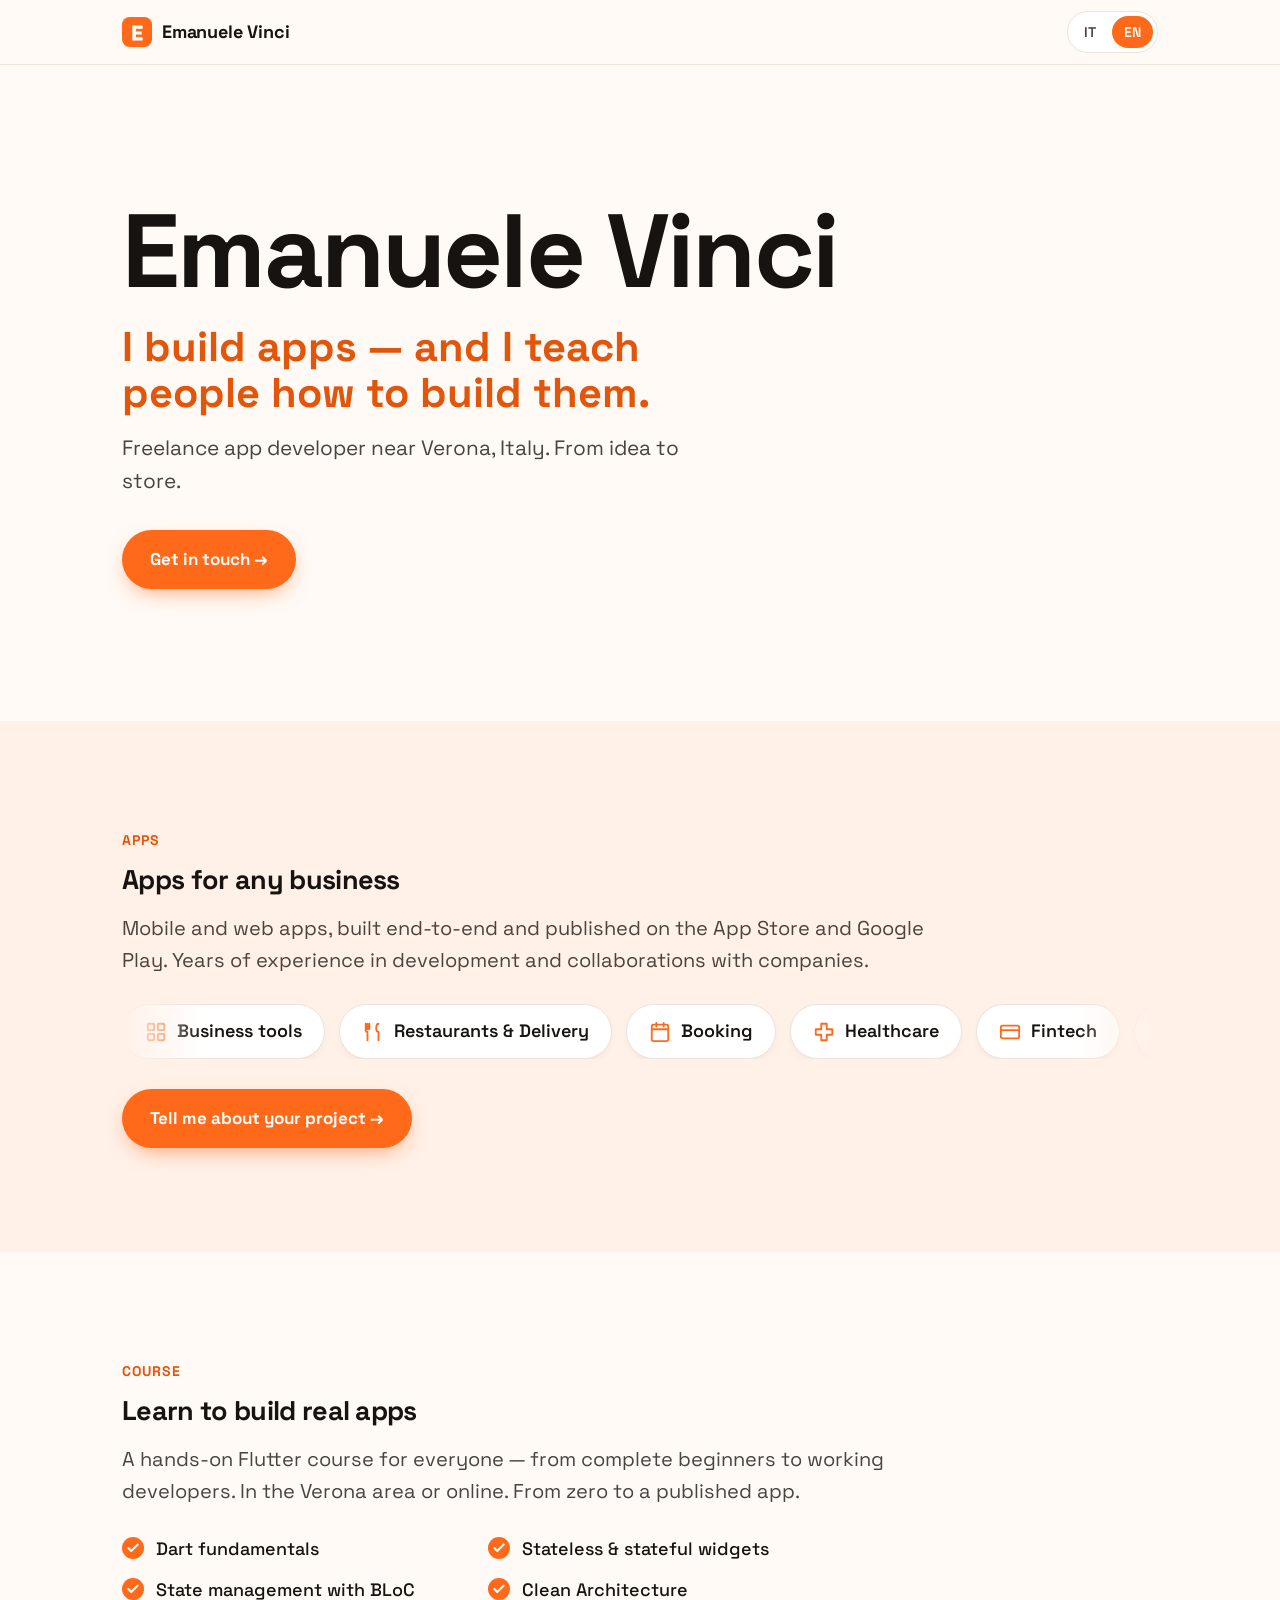
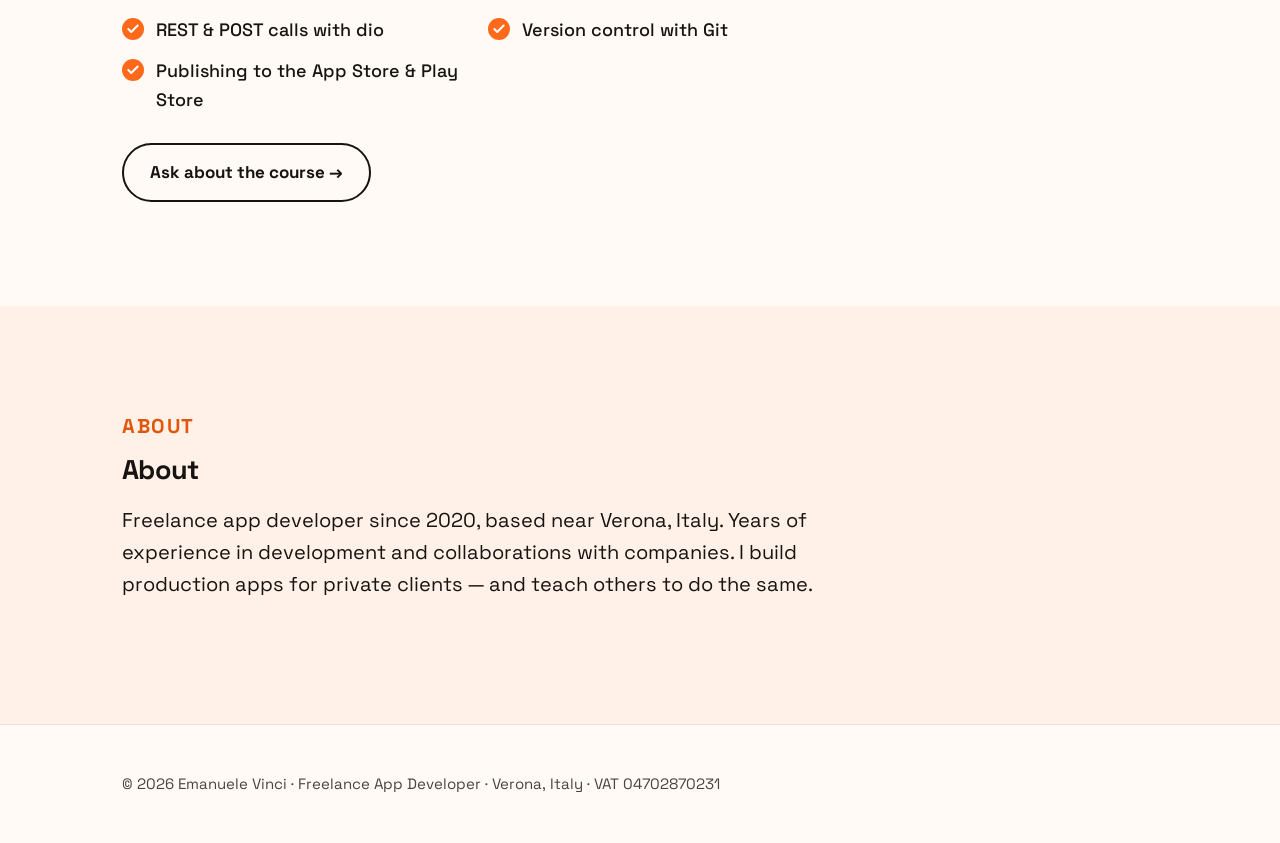
==== index.html @ 79d9cf1d "Initial bilingual static site for GitHub Pages Static IT/EN personal site with SEO metadata, JSON-LD" ====
<!DOCTYPE html>
<html lang="it">
<head>
  <meta charset="UTF-8">
  <meta name="viewport" content="width=device-width, initial-scale=1">
  <title>Emanuele Vinci — Sviluppatore App Freelance &amp; Corso Flutter</title>
  <meta name="description" content="Sviluppatore di app freelance vicino a Verona. App mobile e web end-to-end e un corso Flutter pratico. Freelance app developer near Verona, Italy.">

  <!-- Crawlers: primary is Italian; expose both languages -->
  <link rel="alternate" hreflang="it" href="https://emanuele-vinci.it/it/">
  <link rel="alternate" hreflang="en" href="https://emanuele-vinci.it/en/">
  <link rel="alternate" hreflang="x-default" href="https://emanuele-vinci.it/it/">
  <link rel="canonical" href="https://emanuele-vinci.it/it/">

  <!-- Send visitors to the Italian (primary) page -->
  <meta http-equiv="refresh" content="0; url=/it/">
  <link rel="icon" href="/favicon.svg" type="image/svg+xml">
  <script>
    // Prefer the visitor's language when it is English; default to Italian.
    (function () {
      try {
        var lang = (navigator.language || navigator.userLanguage || "it").toLowerCase();
        var dest = lang.indexOf("en") === 0 ? "/en/" : "/it/";
        location.replace(dest);
      } catch (e) {
        location.replace("/it/");
      }
    })();
  </script>
  <style>
    body { font-family: system-ui, sans-serif; background: #fffaf6; color: #171310;
           display: grid; place-items: center; min-height: 100vh; margin: 0; text-align: center; }
    a { color: #e2560c; font-weight: 700; }
  </style>
</head>
<body>
  <main>
    <p>Reindirizzamento in corso… / Redirecting…</p>
    <p>
      <a href="/it/">Continua in italiano →</a> &nbsp;·&nbsp;
      <a href="/en/">Continue in English →</a>
    </p>
  </main>
</body>
</html>
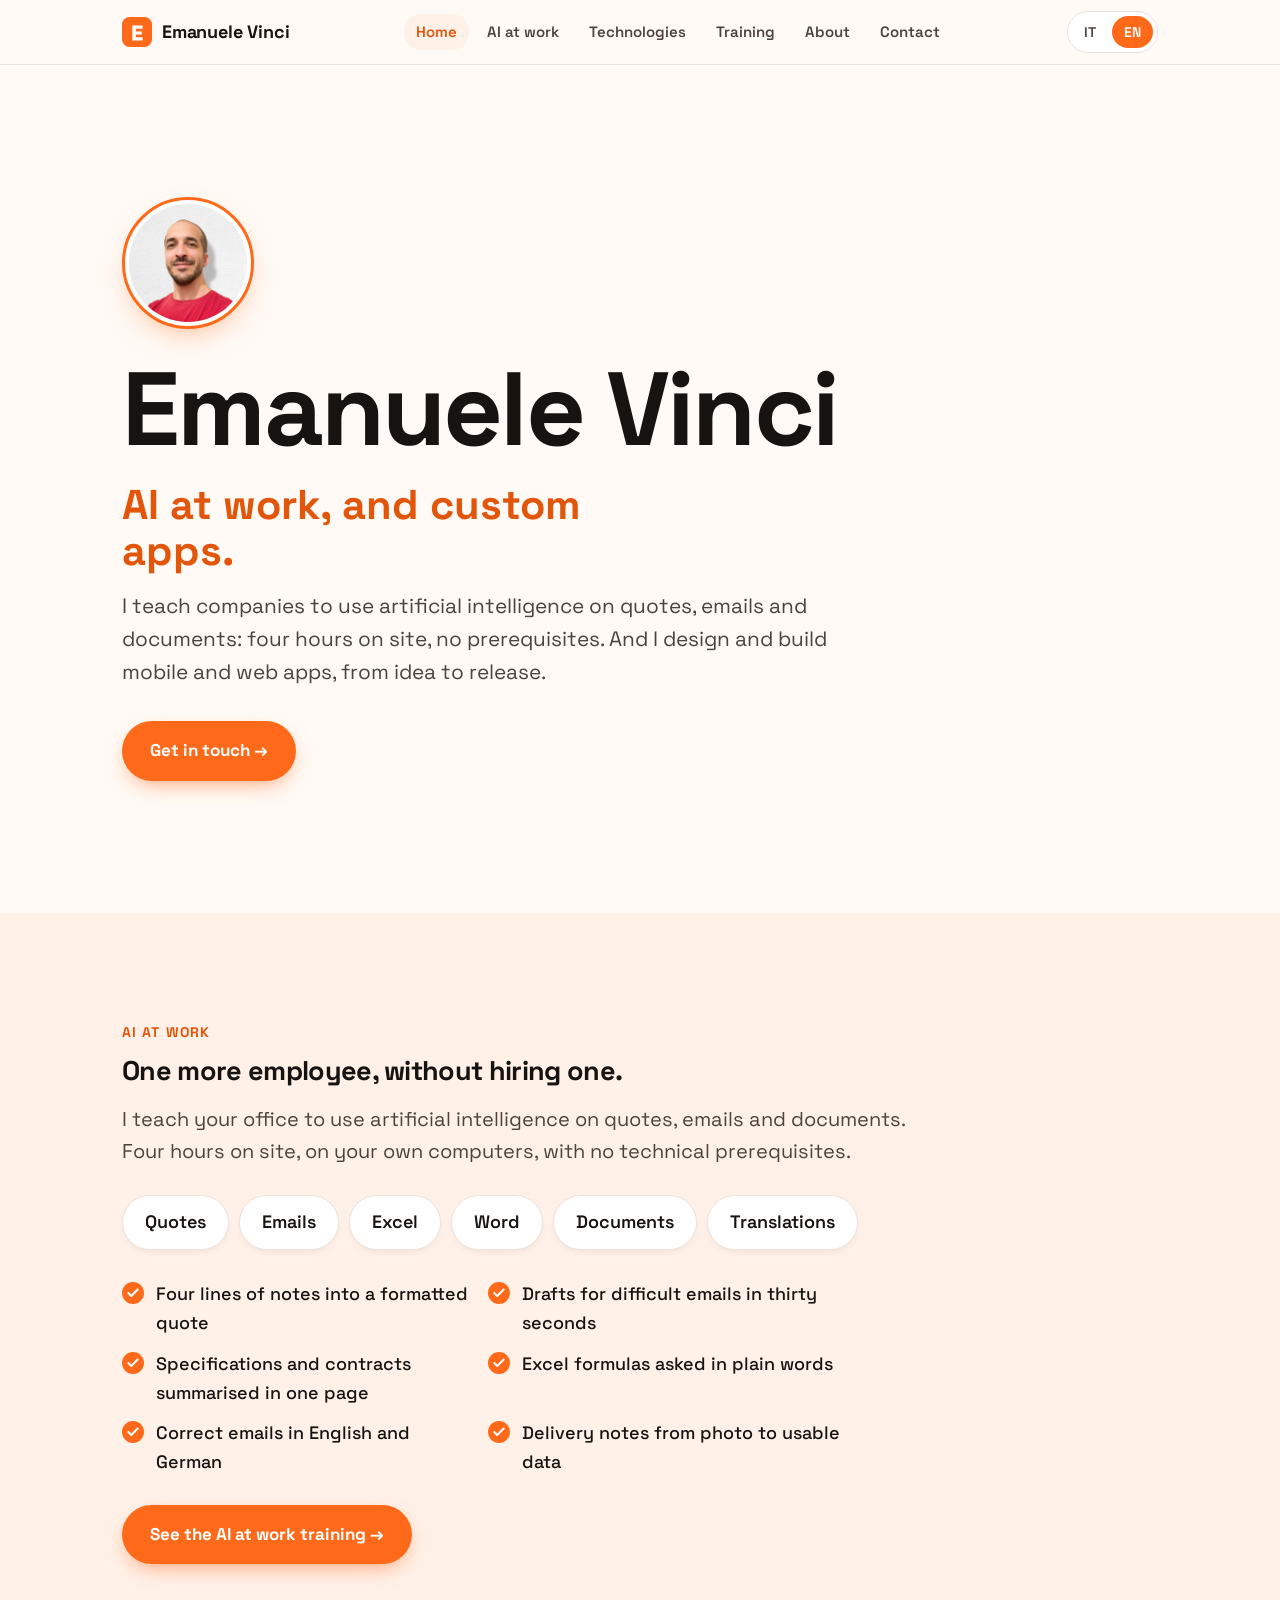
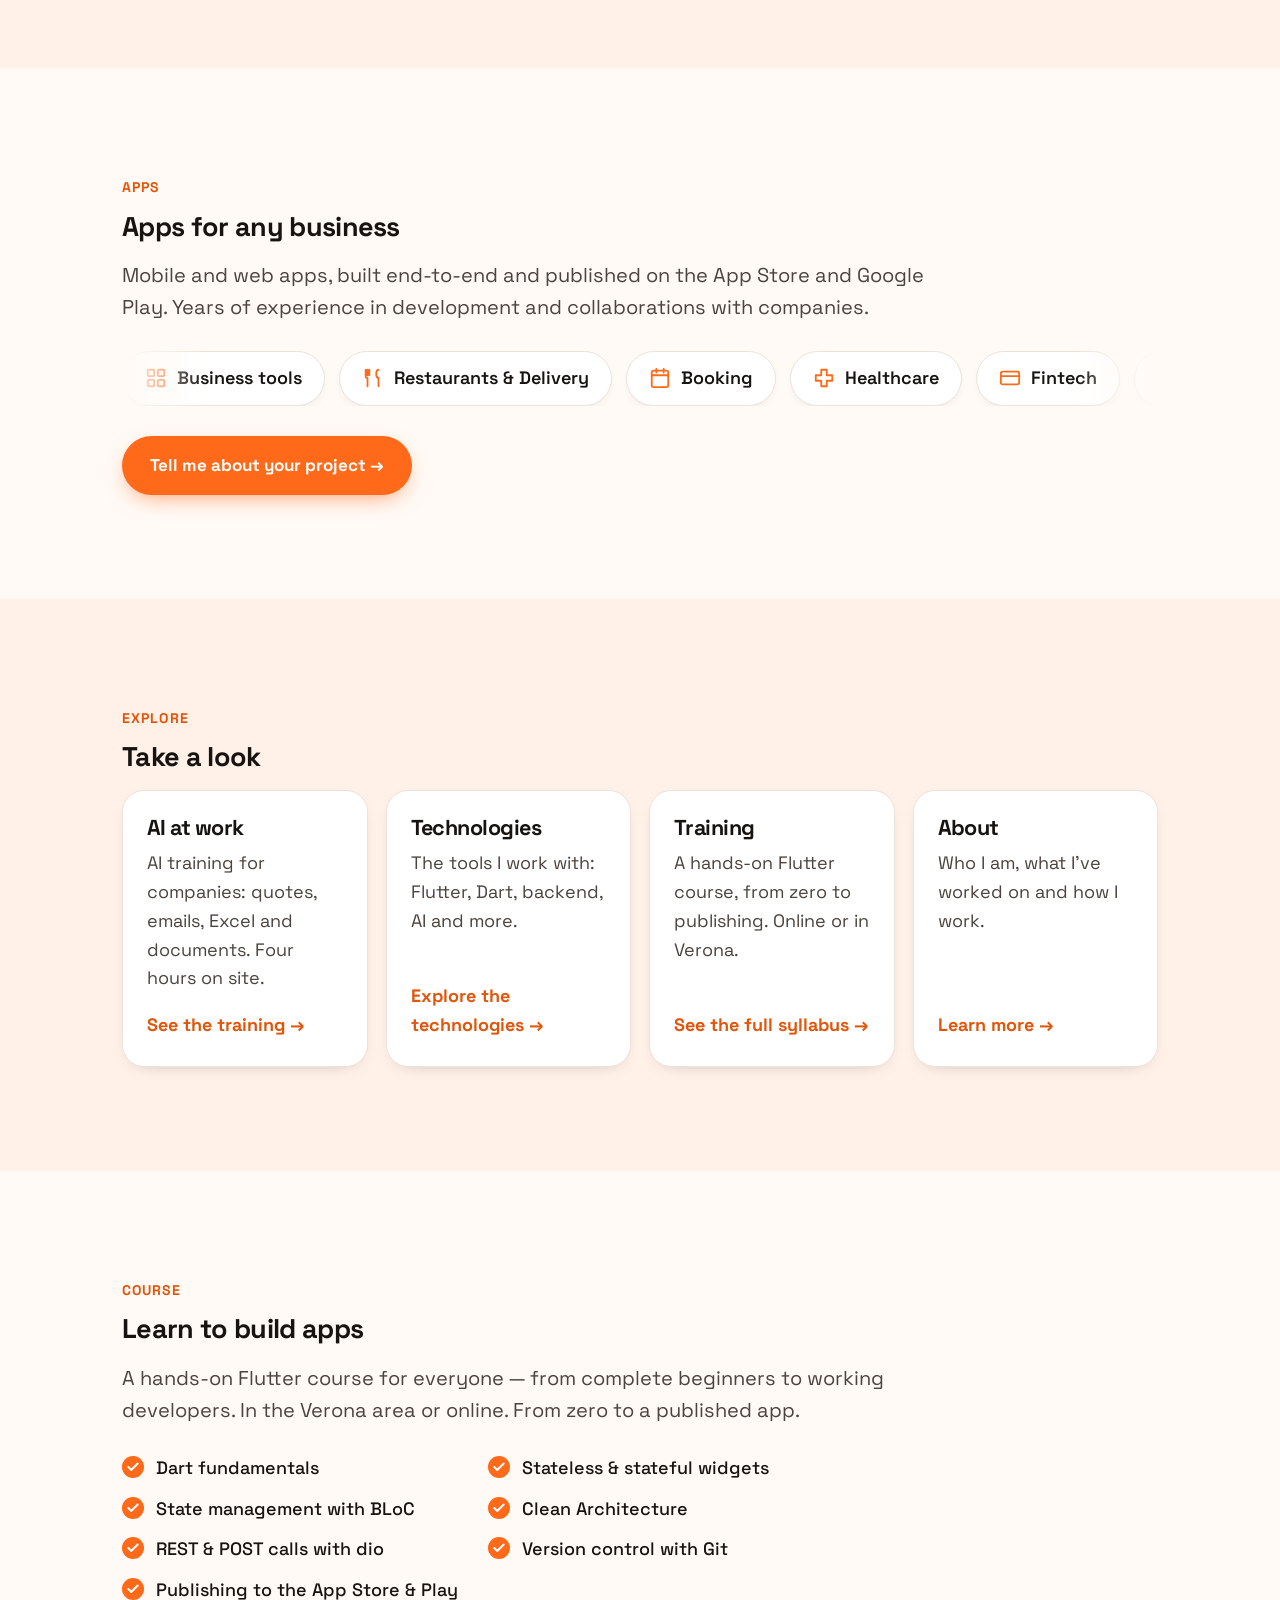
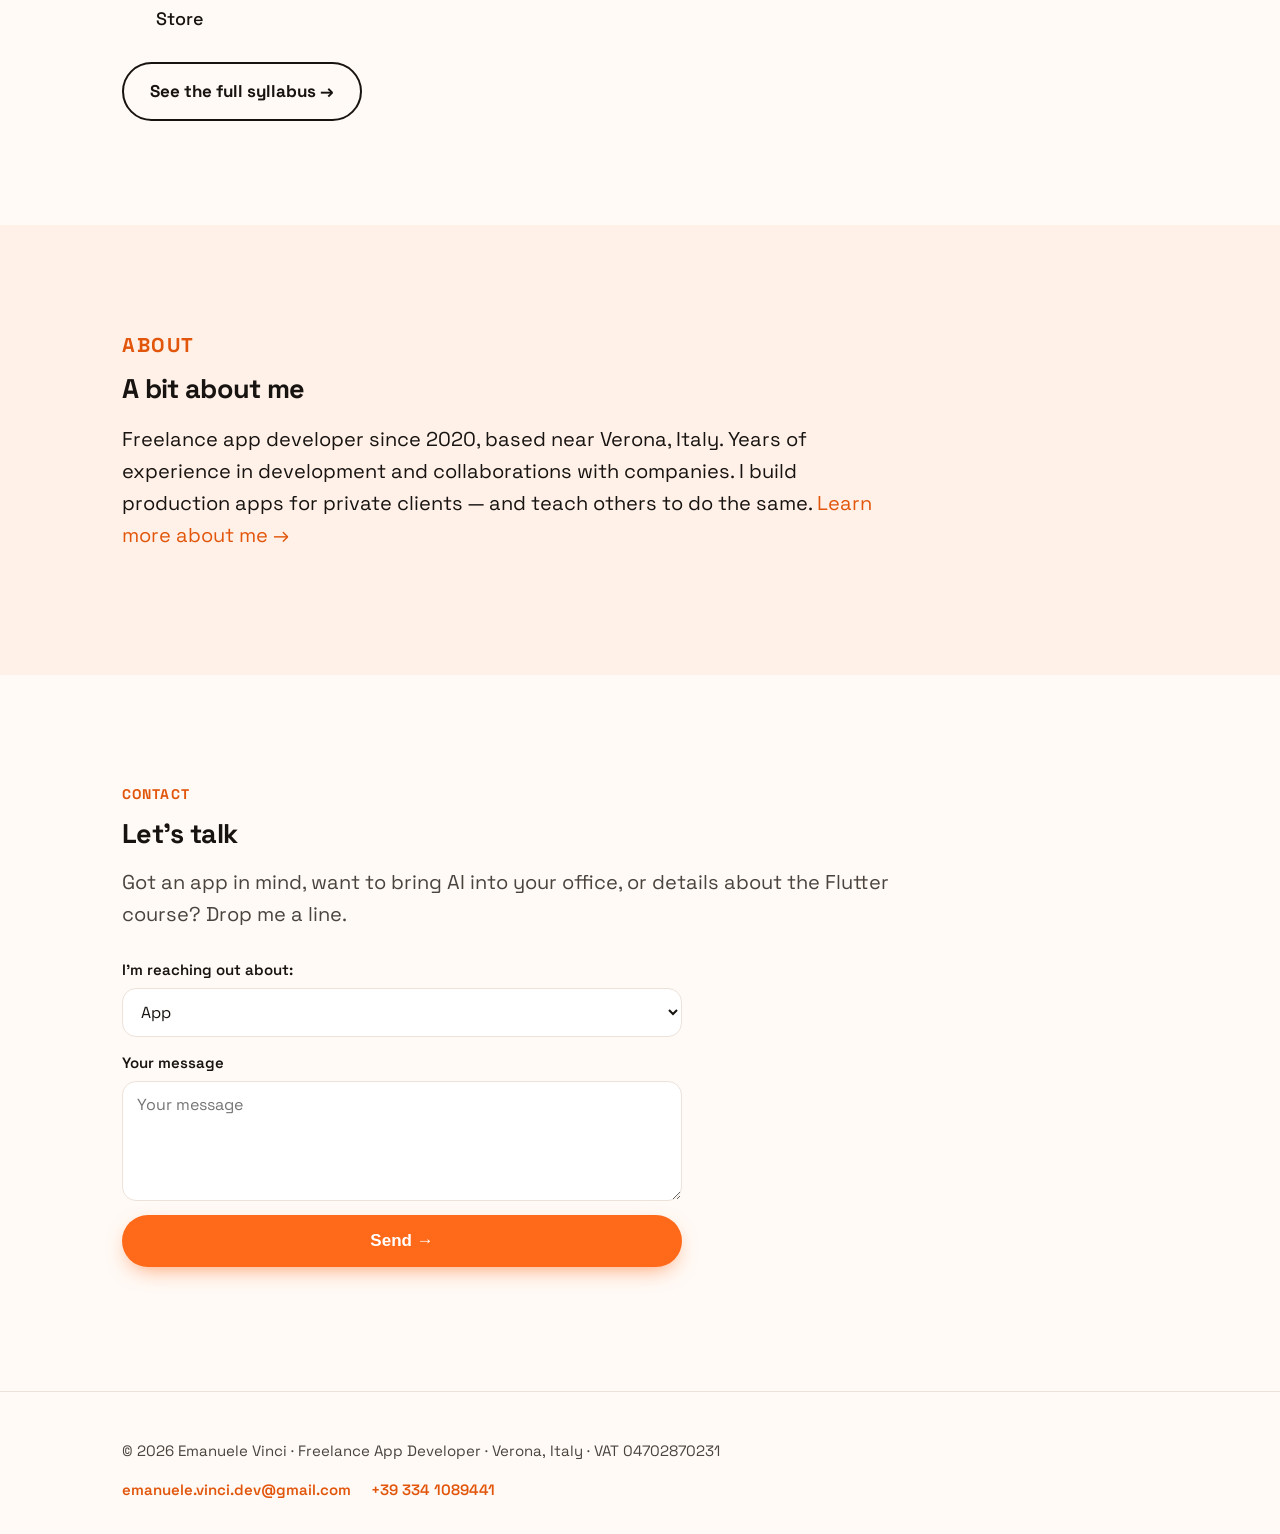
==== commit f86aced6: "Add "AI in ufficio" / "AI at work" corporate training across the site New top-level page in both lan" ====
--- a/index.html
+++ b/index.html
@@ -3,8 +3,8 @@
 <head>
   <meta charset="UTF-8">
   <meta name="viewport" content="width=device-width, initial-scale=1">
-  <title>Emanuele Vinci — Sviluppatore App Freelance &amp; Corso Flutter</title>
-  <meta name="description" content="Sviluppatore di app freelance vicino a Verona. App mobile e web end-to-end e un corso Flutter pratico. Freelance app developer near Verona, Italy.">
+  <title>Emanuele Vinci — Corso AI per aziende &amp; Sviluppo App | Verona</title>
+  <meta name="description" content="Corso di intelligenza artificiale per l'ufficio (4 ore in sede, Verona e provincia) e sviluppo di app mobile e web. AI training for companies near Verona, Italy.">
 
   <!-- Crawlers: primary is Italian; expose both languages -->
   <link rel="alternate" hreflang="it" href="https://emanuele-vinci.it/it/">
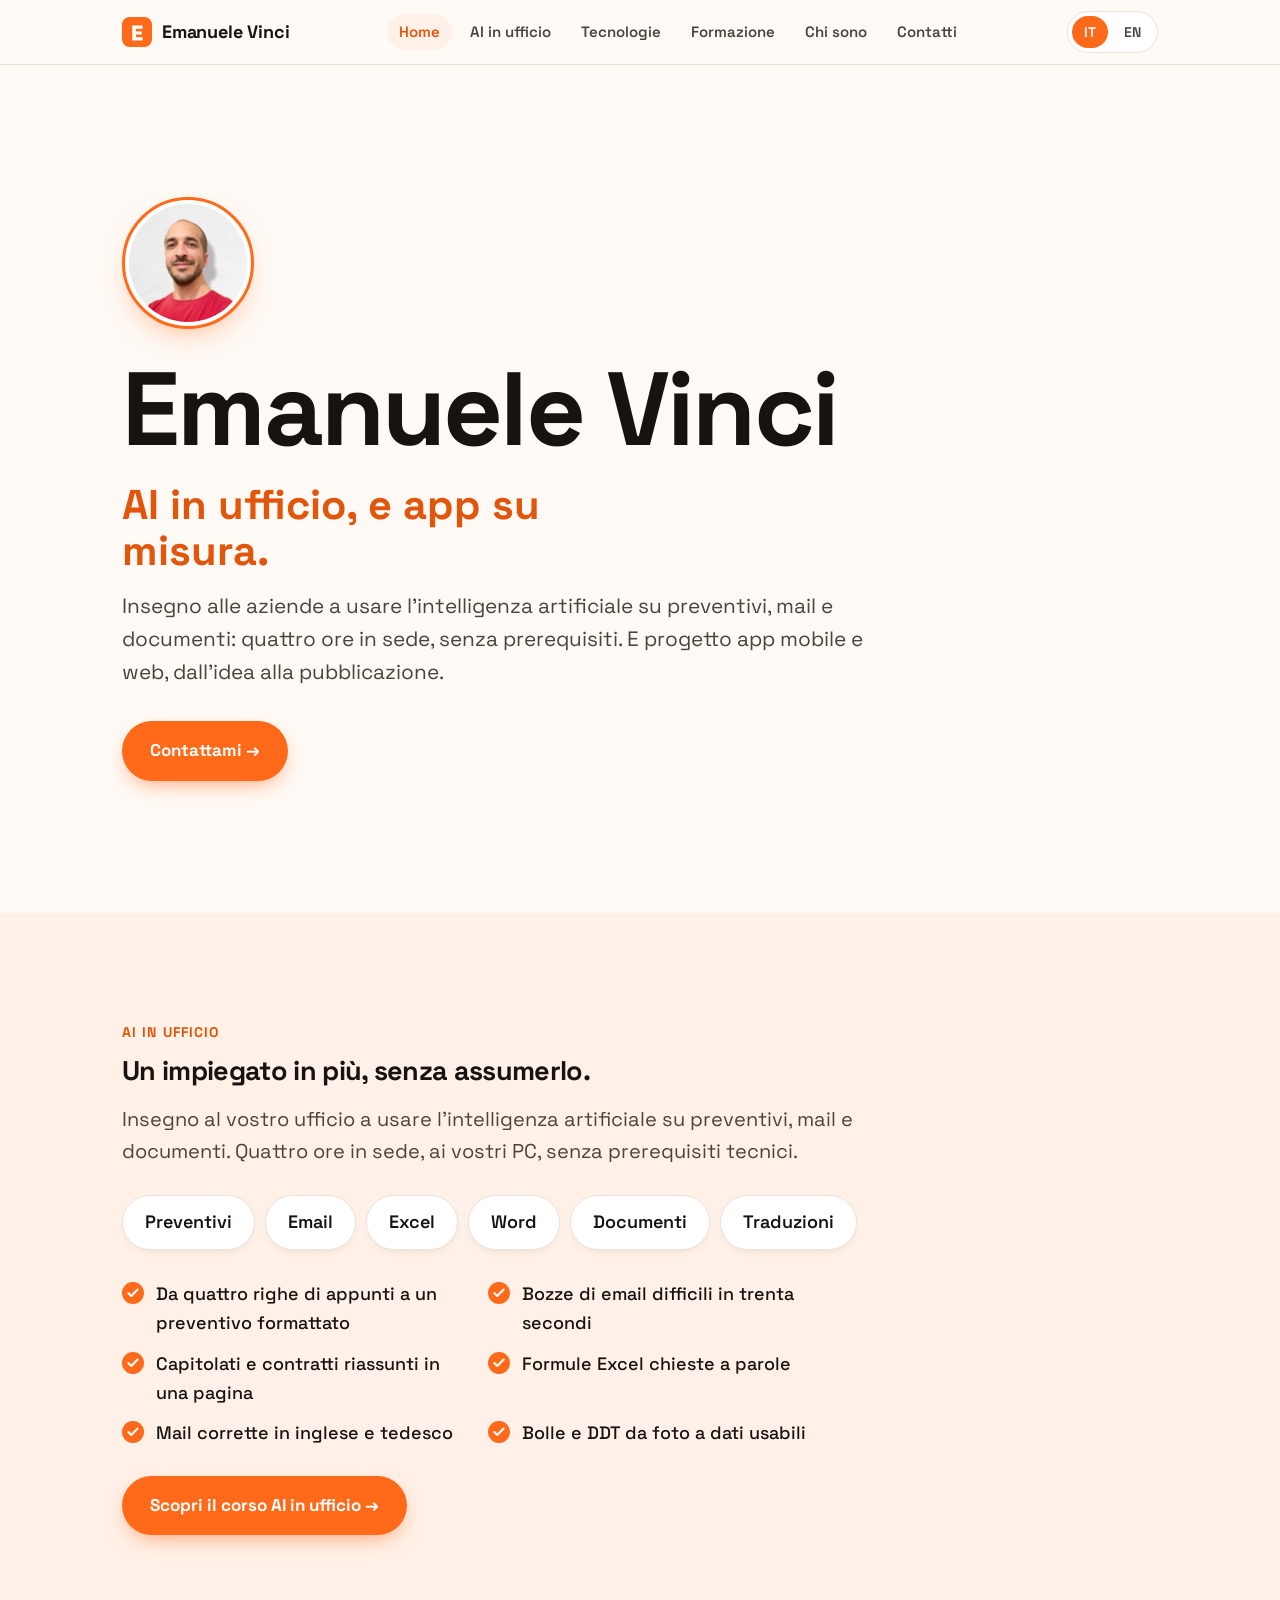
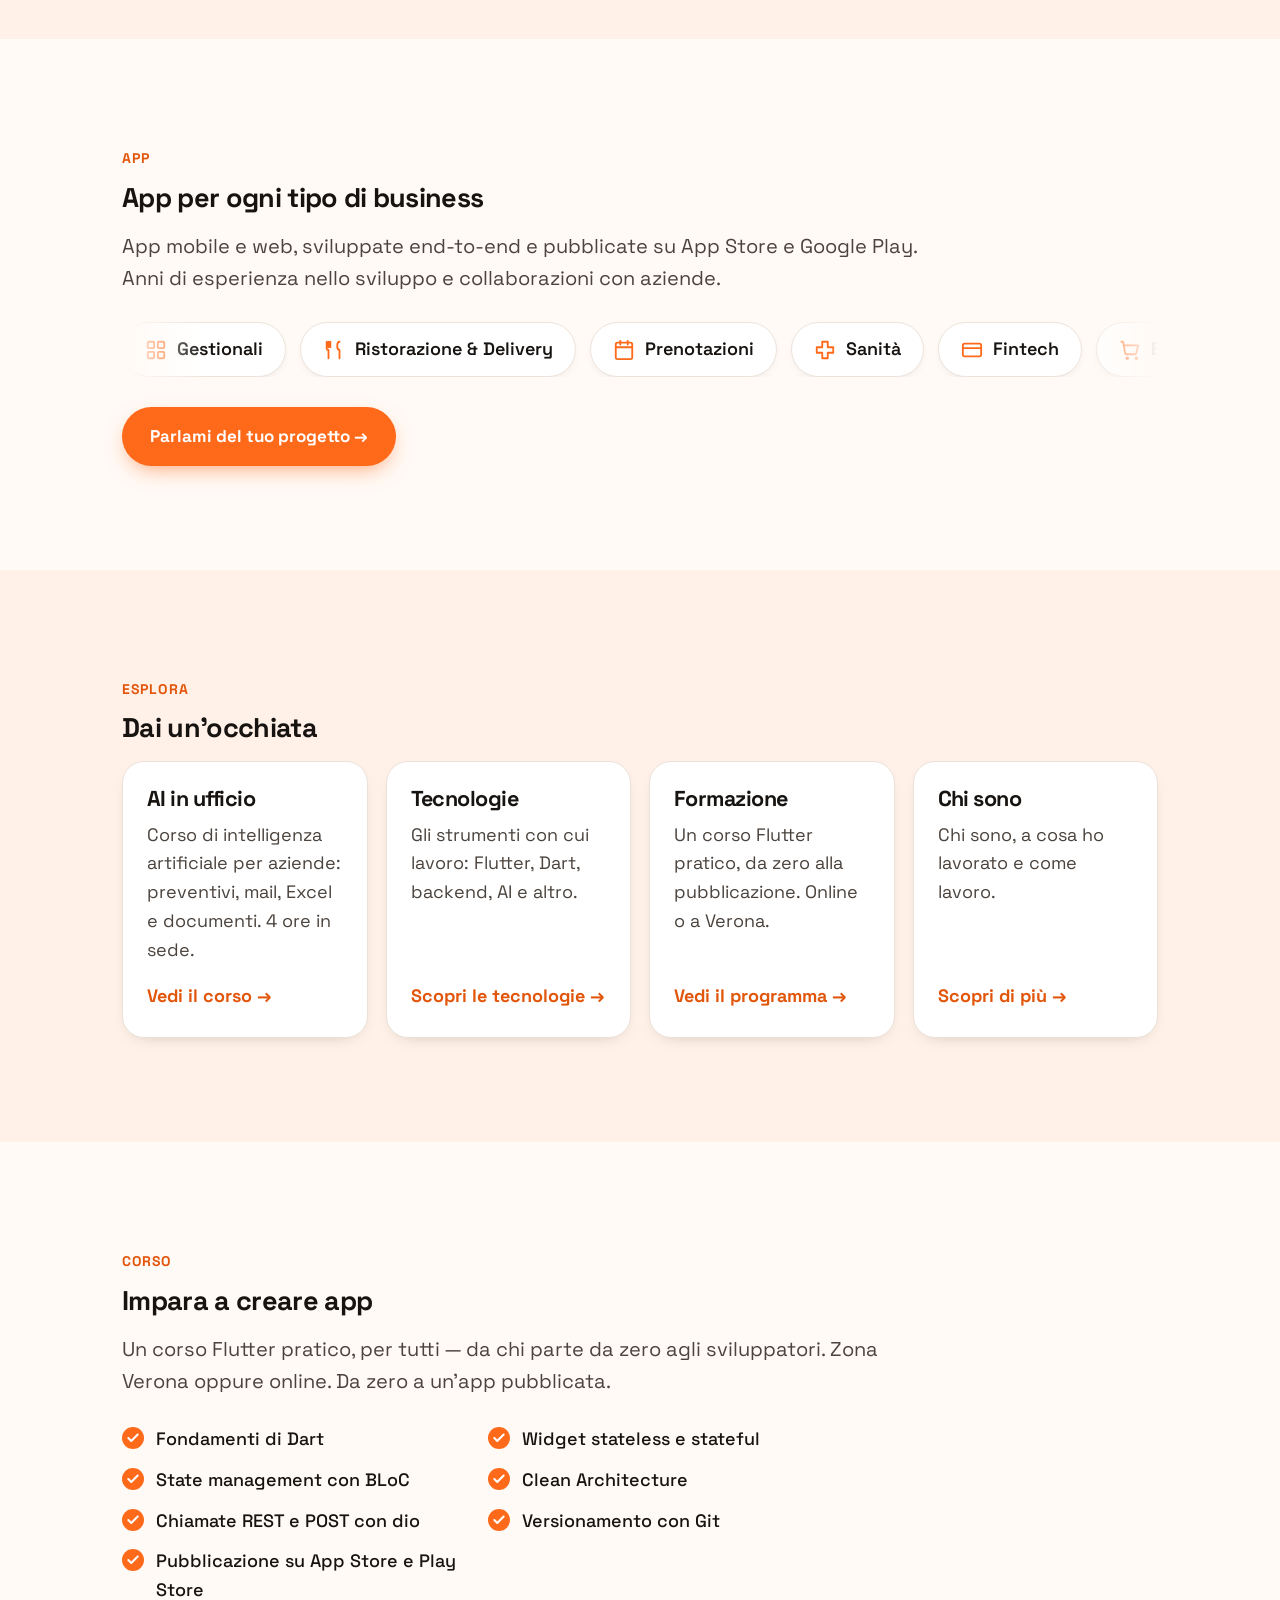
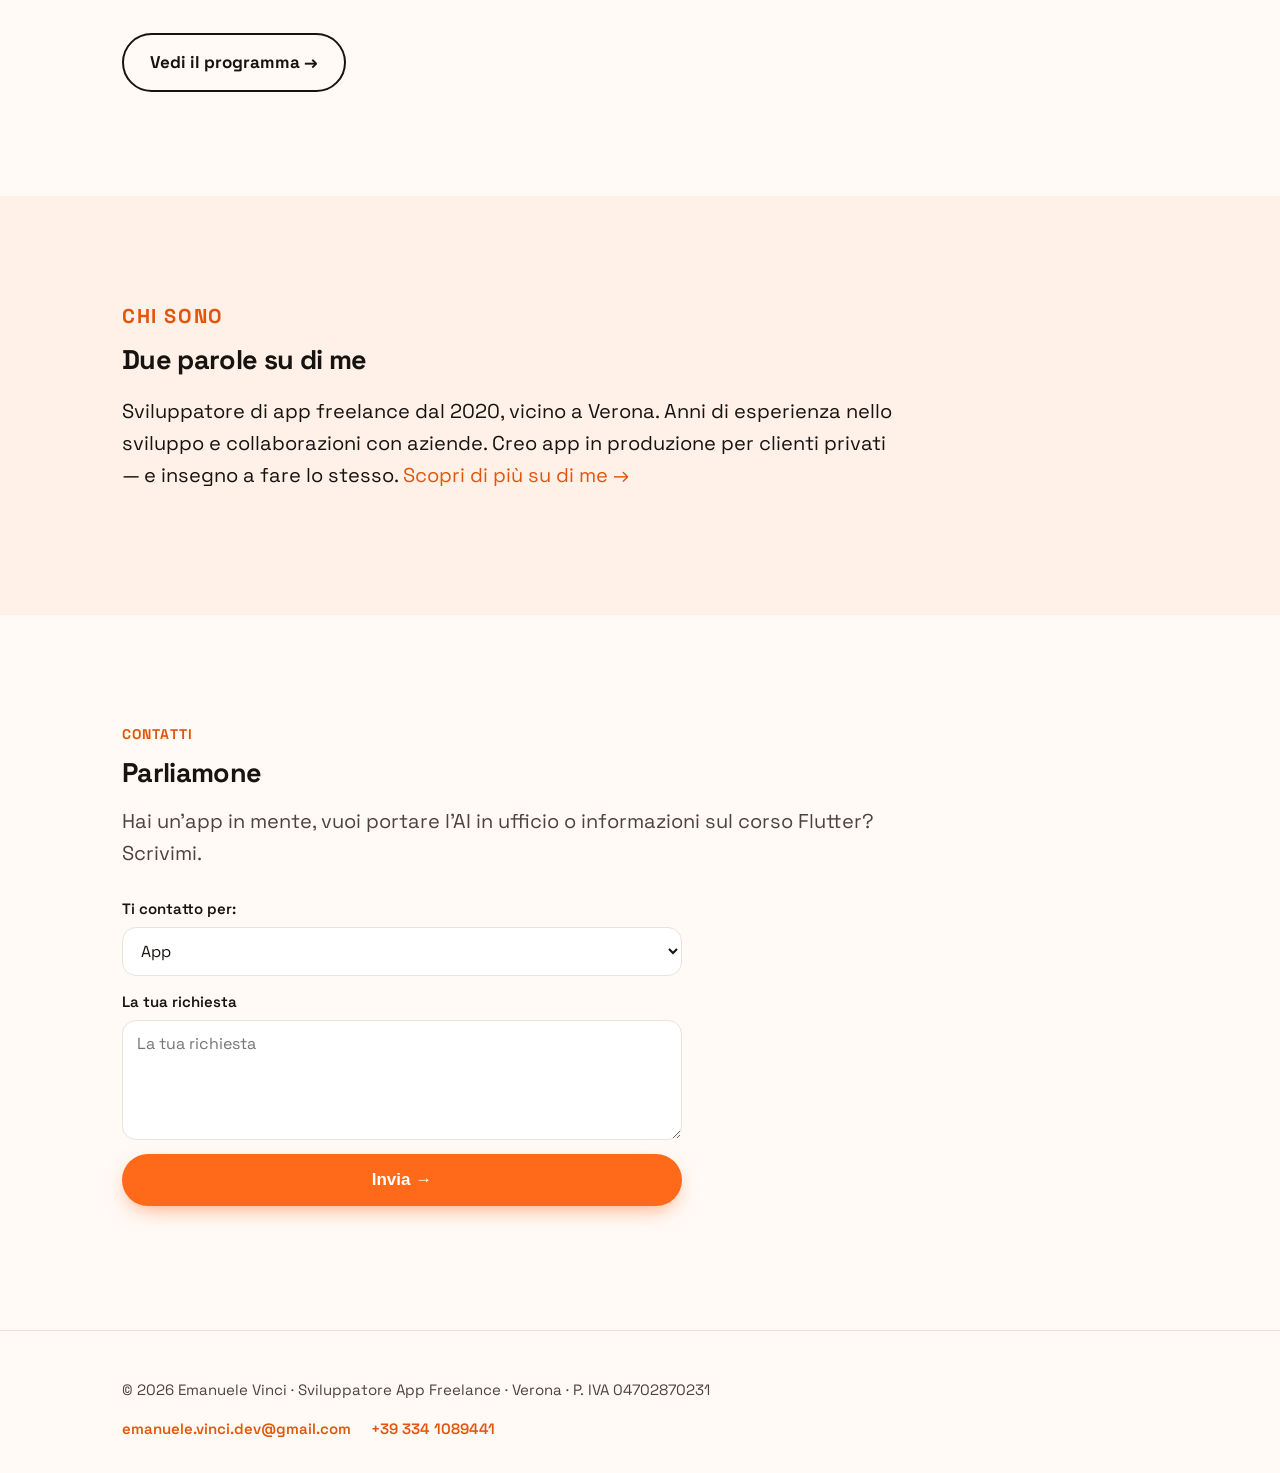
==== commit 80262580: "Always redirect the root page to the Italian version The root page sniffed navigator.language and se" ====
--- a/index.html
+++ b/index.html
@@ -12,20 +12,12 @@
   <link rel="alternate" hreflang="x-default" href="https://emanuele-vinci.it/it/">
   <link rel="canonical" href="https://emanuele-vinci.it/it/">
 
-  <!-- Send visitors to the Italian (primary) page -->
+  <!-- Send every visitor to the Italian (primary) page -->
   <meta http-equiv="refresh" content="0; url=/it/">
   <link rel="icon" href="/favicon.svg" type="image/svg+xml">
   <script>
-    // Prefer the visitor's language when it is English; default to Italian.
-    (function () {
-      try {
-        var lang = (navigator.language || navigator.userLanguage || "it").toLowerCase();
-        var dest = lang.indexOf("en") === 0 ? "/en/" : "/it/";
-        location.replace(dest);
-      } catch (e) {
-        location.replace("/it/");
-      }
-    })();
+    // Always Italian; the English version stays one click away in the header.
+    location.replace("/it/");
   </script>
   <style>
     body { font-family: system-ui, sans-serif; background: #fffaf6; color: #171310;
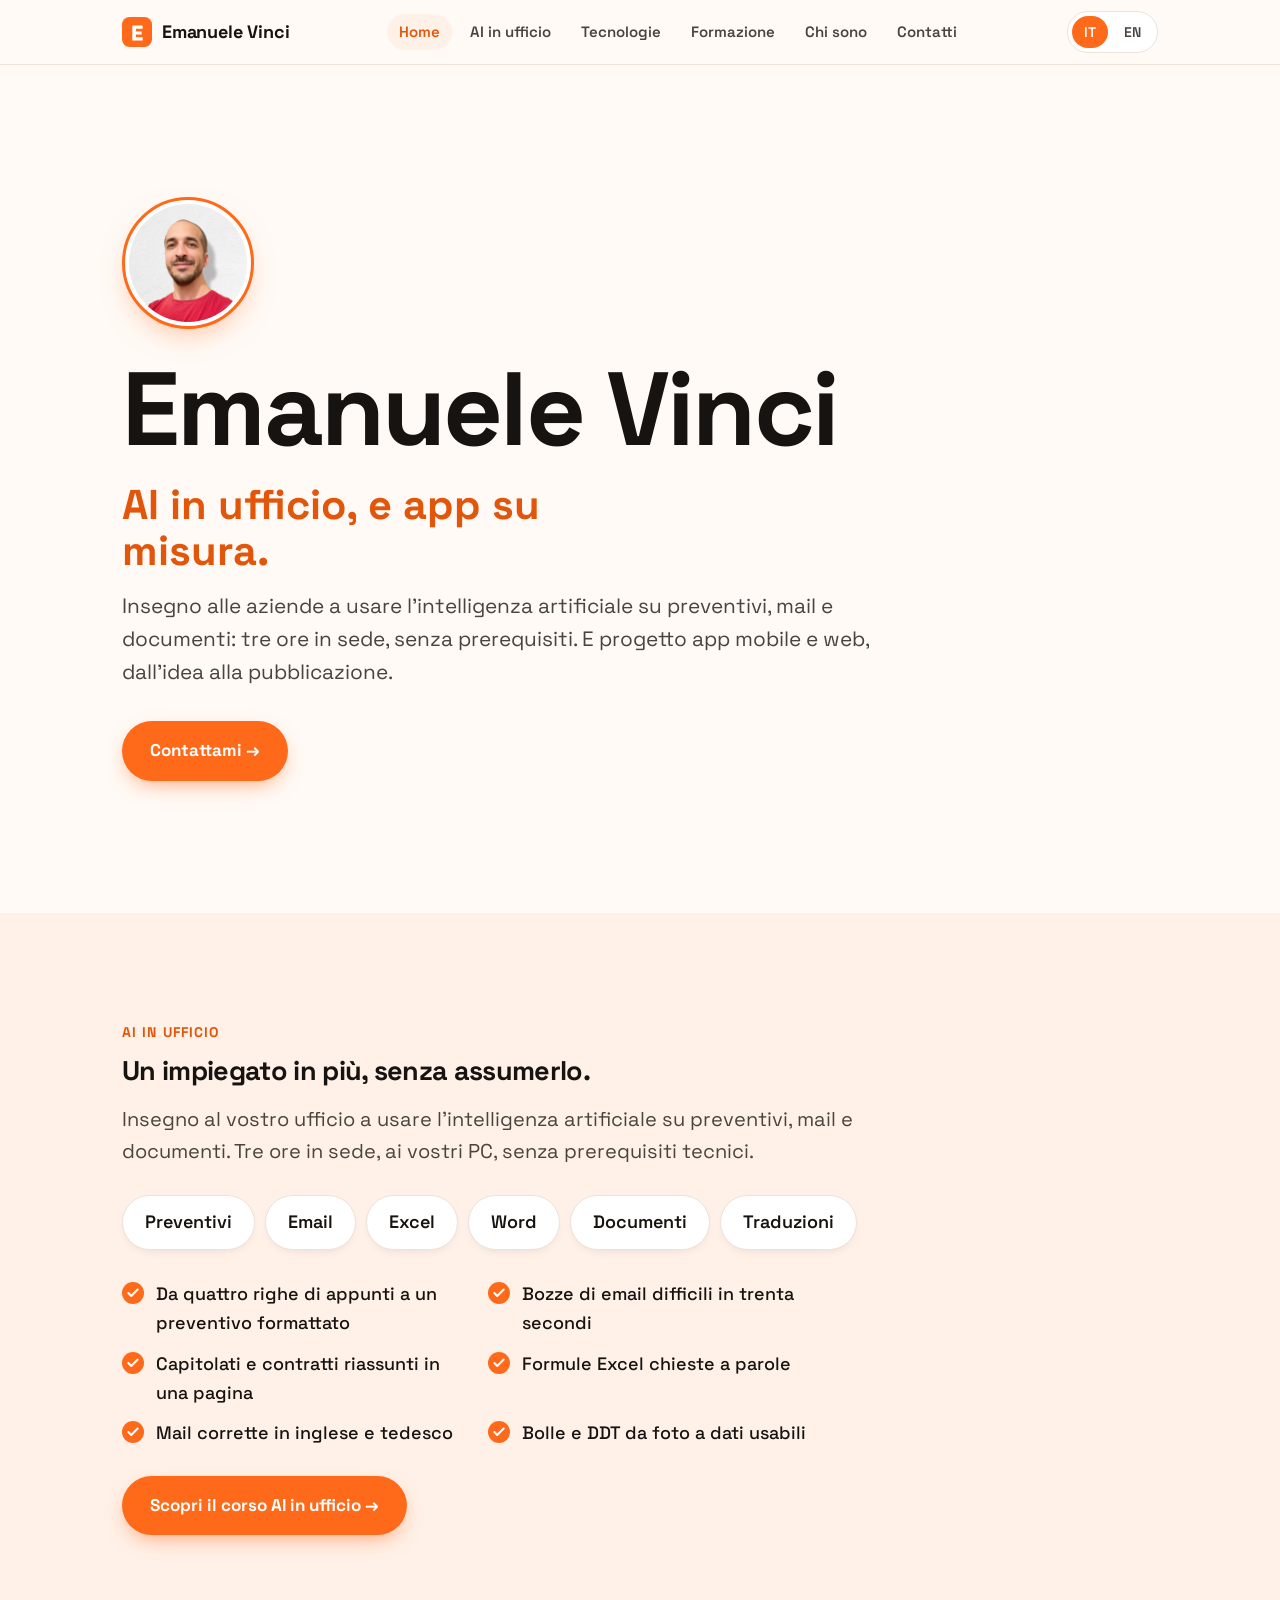
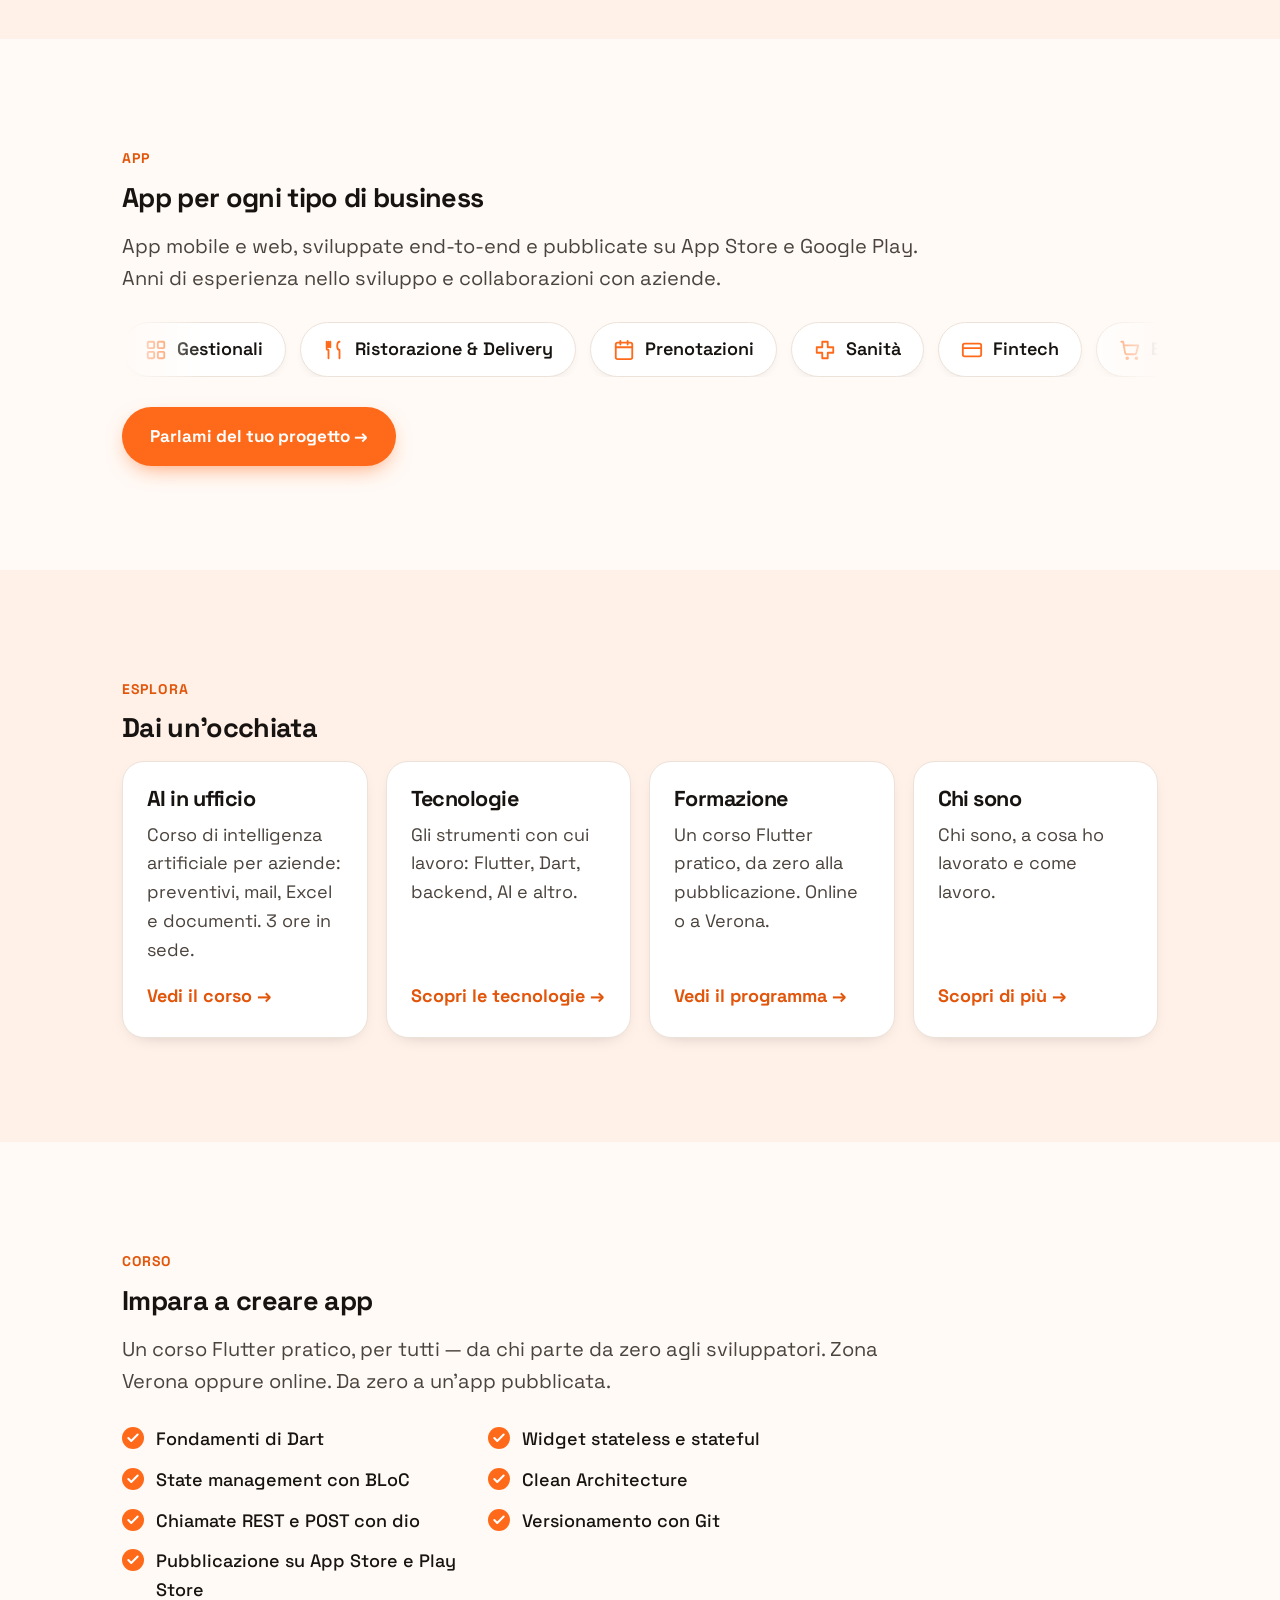
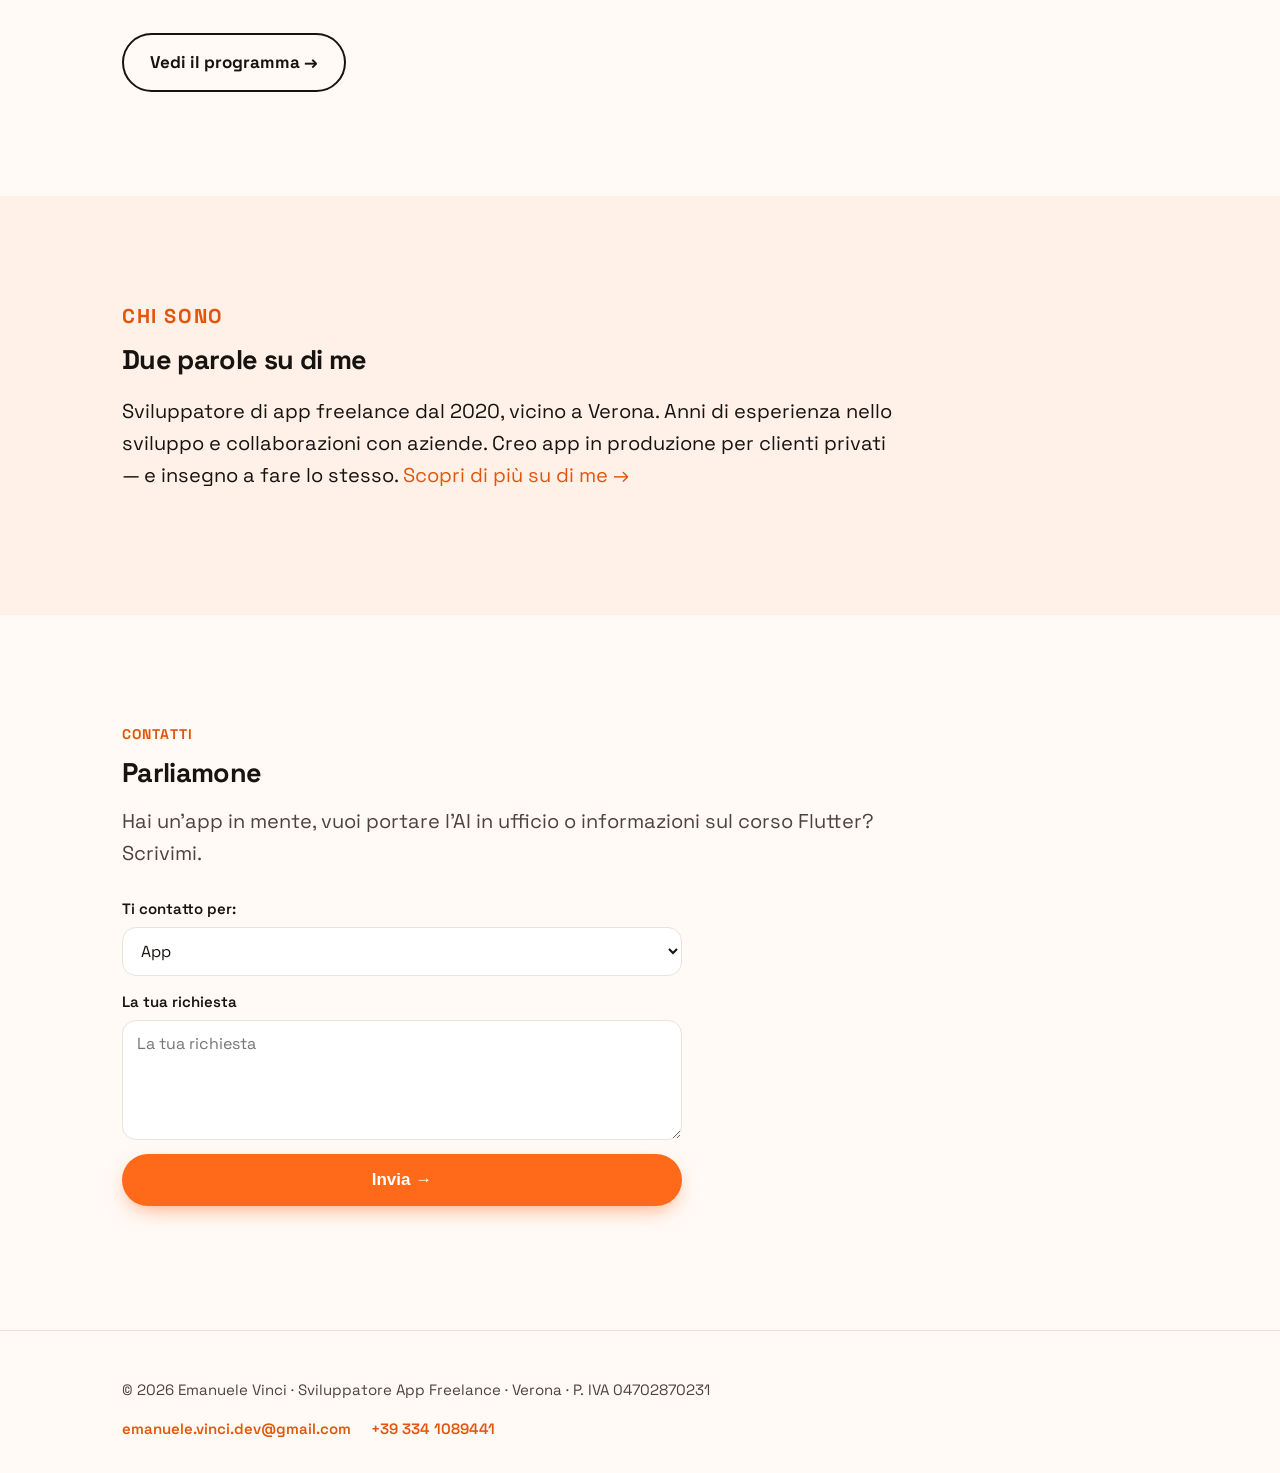
==== commit 4d18d2e5: "wip: ai-ufficio-verona landing and page updates Co-Authored-By: Claude Opus 5.5 <noreply@anthropic.c" ====
--- a/index.html
+++ b/index.html
@@ -4,7 +4,7 @@
   <meta charset="UTF-8">
   <meta name="viewport" content="width=device-width, initial-scale=1">
   <title>Emanuele Vinci — Corso AI per aziende &amp; Sviluppo App | Verona</title>
-  <meta name="description" content="Corso di intelligenza artificiale per l'ufficio (4 ore in sede, Verona e provincia) e sviluppo di app mobile e web. AI training for companies near Verona, Italy.">
+  <meta name="description" content="Corso di intelligenza artificiale per l'ufficio (3 ore in sede, Verona e provincia) e sviluppo di app mobile e web. AI training for companies near Verona, Italy.">
 
   <!-- Crawlers: primary is Italian; expose both languages -->
   <link rel="alternate" hreflang="it" href="https://emanuele-vinci.it/it/">
